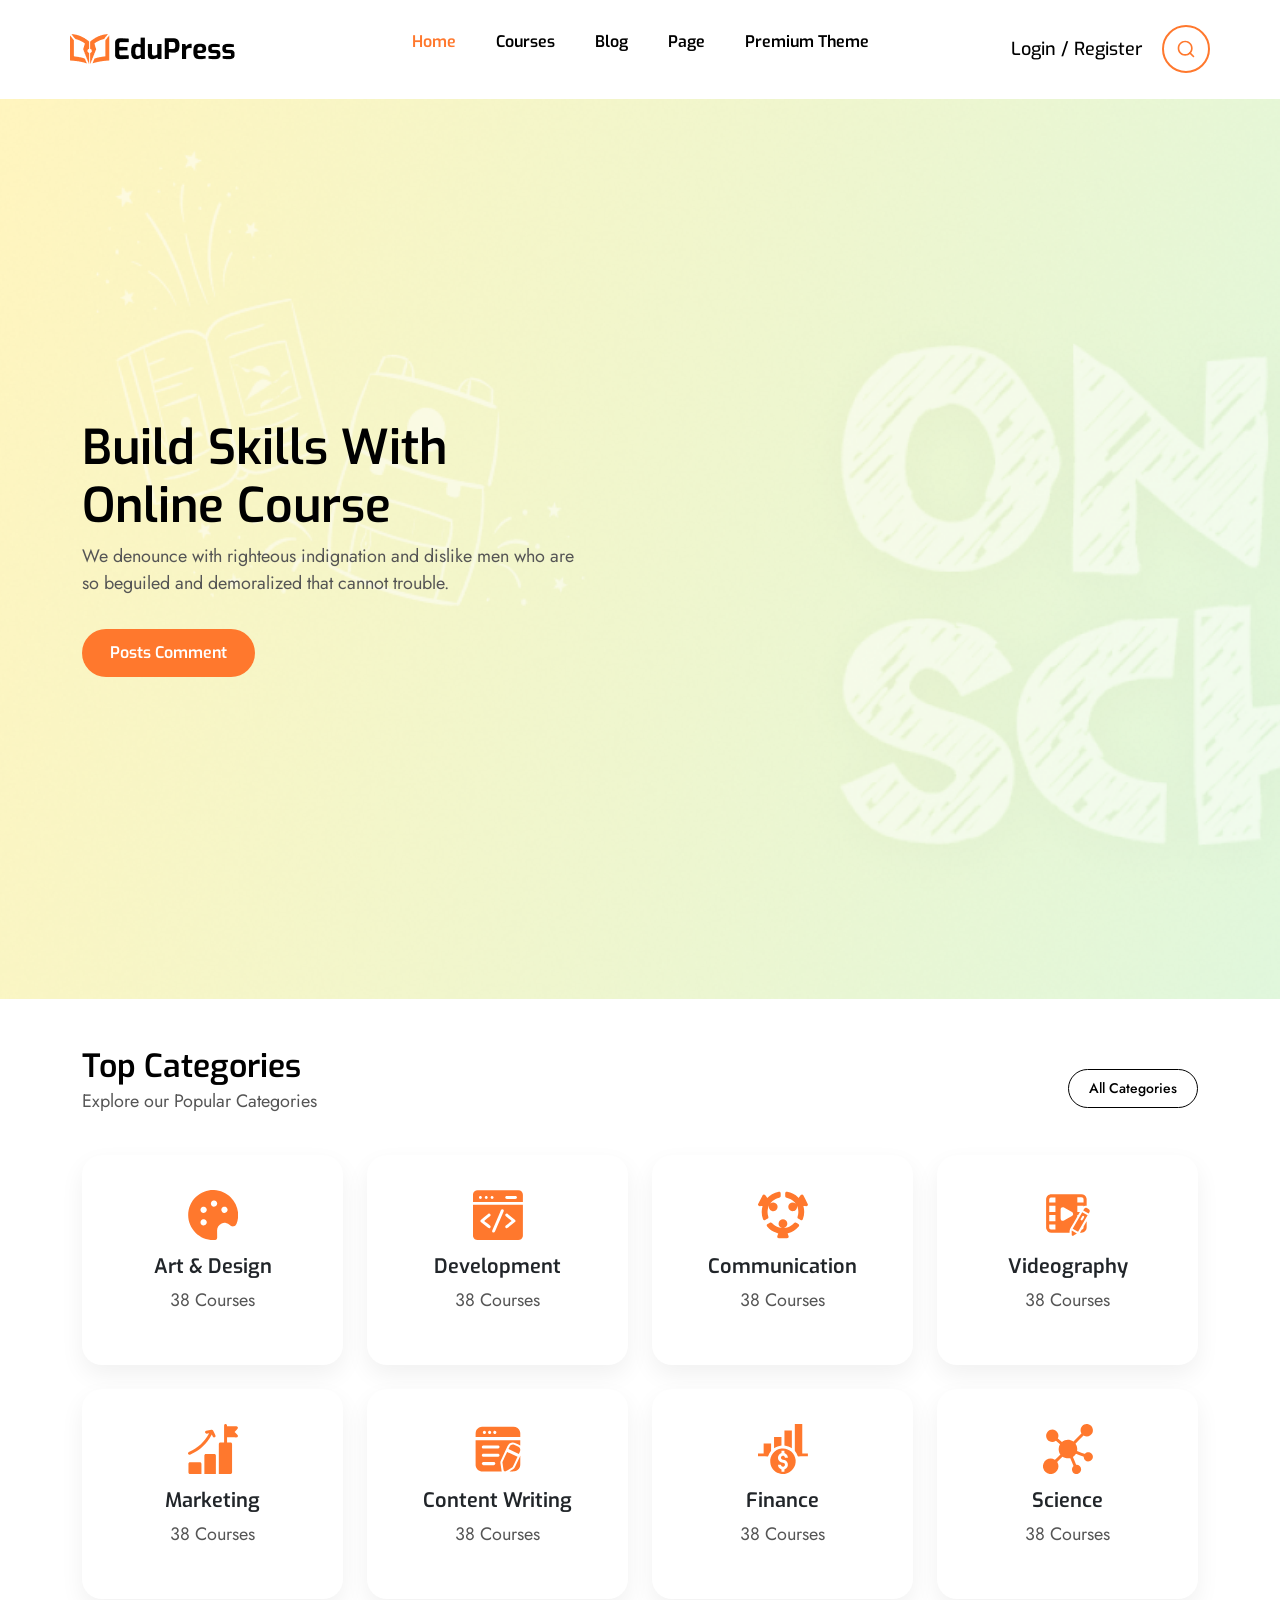
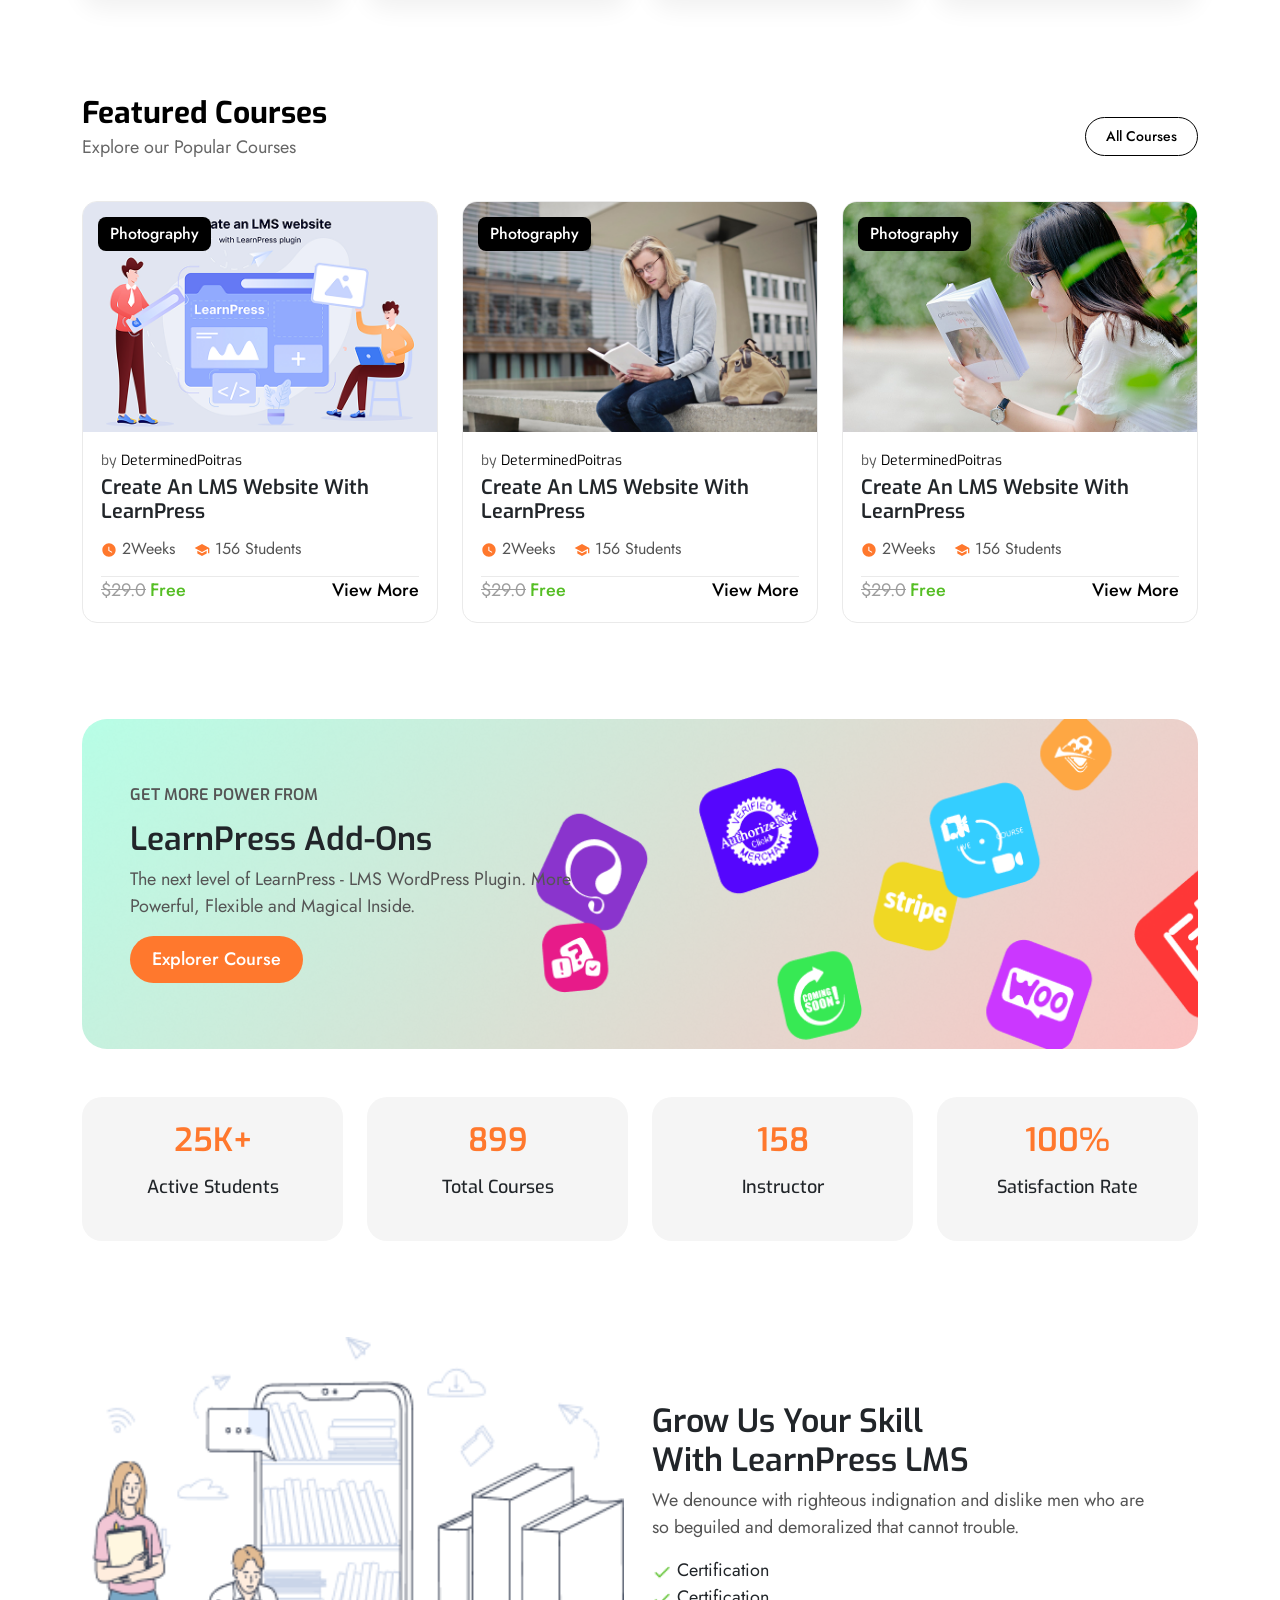
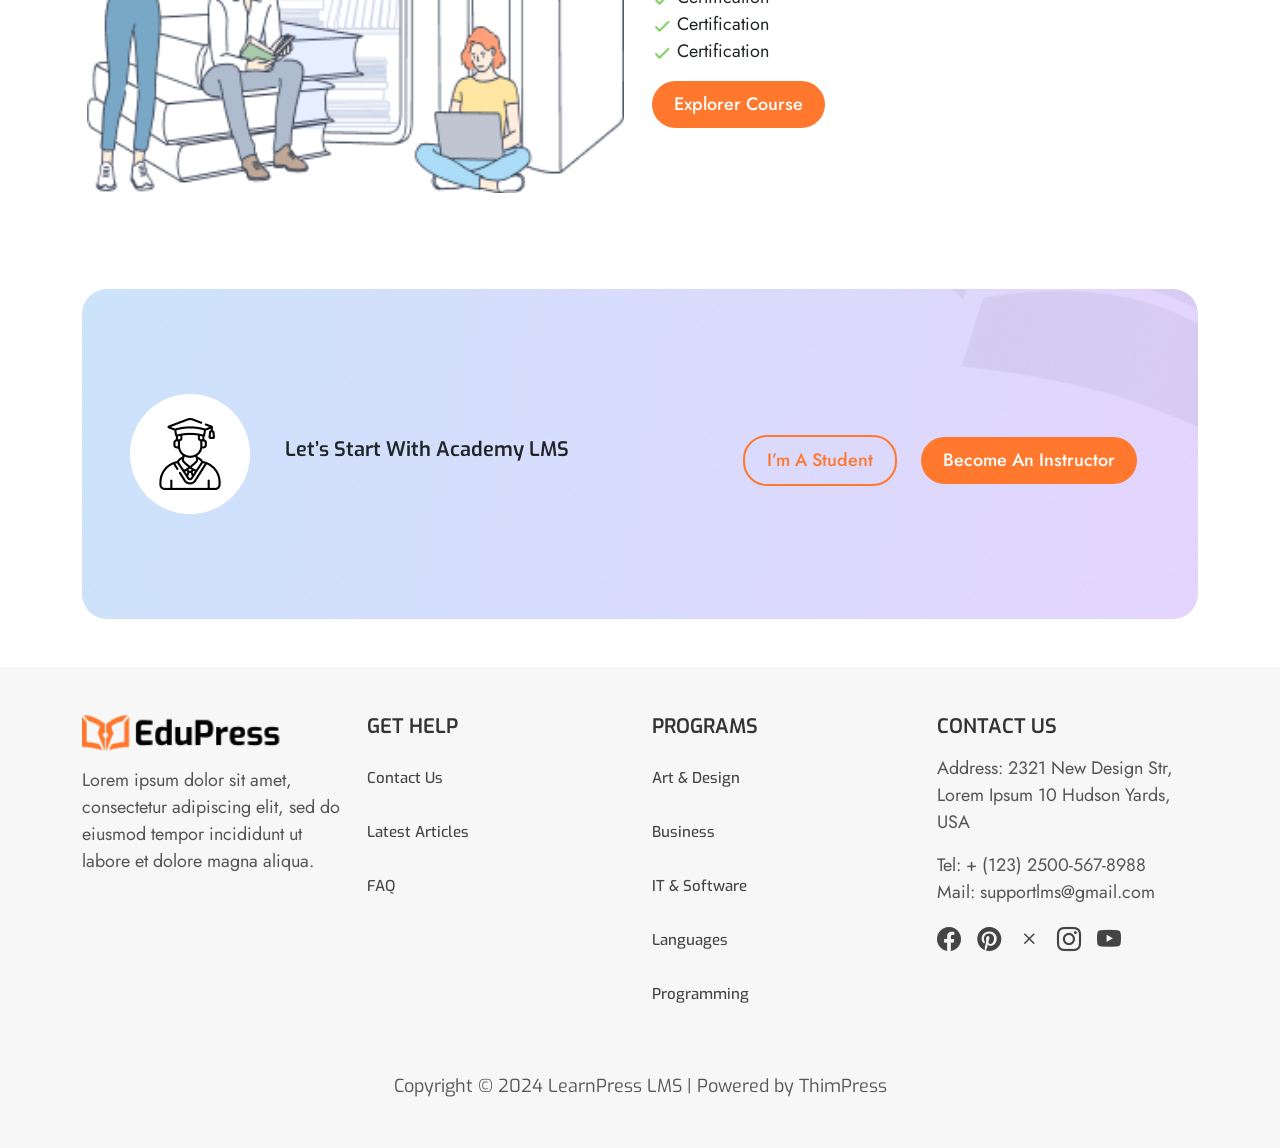
==== index.html @ 08ee1f8c "EduPress" ====
<!DOCTYPE html>
<html lang="en">
<head>
    <meta charset="UTF-8">
    <meta name="viewport" content="width=device-width, initial-scale=1.0">
    <!-- css -->
    <link rel="stylesheet" href="./assets/css/style.css">
    <!-- Font -->
     <!-- exo -->
        <link rel="preconnect" href="https://fonts.googleapis.com">
        <link rel="preconnect" href="https://fonts.gstatic.com" crossorigin>
        <link href="https://fonts.googleapis.com/css2?family=Exo:ital,wght@0,100..900;1,100..900&family=Inter:ital,opsz,wght@0,14..32,100..900;1,14..32,100..900&display=swap" rel="stylesheet">
     <!-- jsot -->
     <link rel="preconnect" href="https://fonts.googleapis.com">
<link rel="preconnect" href="https://fonts.gstatic.com" crossorigin>
<link href="https://fonts.googleapis.com/css2?family=Exo:ital,wght@0,100..900;1,100..900&family=Inter:ital,opsz,wght@0,14..32,100..900;1,14..32,100..900&family=Jost:ital,wght@0,100..900;1,100..900&display=swap" rel="stylesheet">
        <!-- Bootstrap -->
  <link
    href="https://cdn.jsdelivr.net/npm/bootstrap@5.3.0/dist/css/bootstrap.min.css"
    rel="stylesheet"
  />
  <link rel="stylesheet" href="https://cdn.jsdelivr.net/npm/bootstrap-icons@1.11.1/font/bootstrap-icons.css">

        <title>EduPress</title>
</head>
<body>
<header class="header-site">
  <img src="./assets/img/LOGO.png" alt="logo">

  <nav class="navbar">
      <ul>
          <li><a href="index.html" rel="noopener" class="active">Home</a></li>
          <li><a href="./courses.html" rel="noopener">Courses</a></li>
          <li><a href="blog.html" rel="noopener">Blog</a></li>
          <li><a href="page.html"  rel="noopener">Page</a></li>
          <li><a href="premium.html"  rel="noopener">Premium Theme</a></li>
      </ul>
  </nav>

  <div class="left">
      <a href="./login.html" target="_blank" rel="noopener" class="login-link">
        Login / Register
      </a>
      <img src="./assets/img/Search.svg" alt="Search">
  </div>

  <div class="mobile-menu-icon">
    <img src="./assets/img/bar.png" alt="menu">
  </div>
</header>

  <!-- HERO SECTION -->
  <section class="hero-section d-flex align-items-center">
    <div class="container">
      <div class="row align-items-center">

        <!-- LEFT TEXT -->
        <div class="col-md-6">
          <h1 class="hero-title">
            Build Skills With <br />
            Online Course
          </h1>

          <p class="hero-desc">
            We denounce with righteous indignation and dislike men who are <br>
            so beguiled and demoralized that cannot trouble.
          </p>

          <button class=" hero-btn mt-3">Posts Comment</button>
        </div>

      </div>
    </div>
  </section>
  <!-- Categories Section -->
   <section class="categories-section container py-5">

  <!-- TITLE -->
<div class="d-flex justify-content-between align-items-center mb-4 cat-header">
  <div class="cat-text">
    <h2 class="categories-title">Top Categories</h2>
    <p class="categories-subtitle">Explore our Popular Categories</p>
  </div>

  <button class="all-btn">All Categories</button>
</div>


  <!-- CATEGORIES GRID -->
  <div class="row g-4">

    <!-- CATEGORY ITEM -->
    <div class="col-12 col-sm-6 col-md-4 col-lg-3">
      <div class="cat-box text-center">
        <img src="./assets/img/icon/Icon.svg" class="cat-icon" alt="">
        <h4 class="cat-title">Art & Design</h4>
        <p class="cat-count">38 Courses</p>
      </div>
    </div>

    <!-- CATEGORY ITEM -->
    <div class="col-12 col-sm-6 col-md-4 col-lg-3">
      <div class="cat-box active text-center">
        <img src="./assets/img/icon/Component 2.svg" class="cat-icon" alt="">
        <h4 class="cat-title">Development</h4>
        <p class="cat-count">38 Courses</p>
      </div>
    </div>

    <!-- CATEGORY ITEM -->
    <div class="col-12 col-sm-6 col-md-4 col-lg-3">
      <div class="cat-box text-center">
        <img src="./assets/img/icon/Icon (1).svg" class="cat-icon" alt="">
        <h4 class="cat-title">Communication</h4>
        <p class="cat-count">38 Courses</p>
      </div>
    </div>

    <!-- CATEGORY ITEM -->
    <div class="col-12 col-sm-6 col-md-4 col-lg-3">
      <div class="cat-box text-center">
        <img src="./assets/img/icon/Icon (2).svg" class="cat-icon" alt="">
        <h4 class="cat-title">Videography</h4>
        <p class="cat-count">38 Courses</p>
      </div>
    </div>

    <!-- 2nd Row -->
    <div class="col-12 col-sm-6 col-md-4 col-lg-3">
      <div class="cat-box text-center">
        <img src="./assets/img/icon/Icon (3).svg" class="cat-icon" alt="">
        <h4 class="cat-title">Marketing</h4>
        <p class="cat-count">38 Courses</p>
      </div>
    </div>

    <div class="col-12 col-sm-6 col-md-4 col-lg-3">
      <div class="cat-box text-center">
        <img src="./assets/img/icon/Icon (4).svg" class="cat-icon" alt="">
        <h4 class="cat-title">Content Writing</h4>
        <p class="cat-count">38 Courses</p>
      </div>
    </div>

    <div class="col-12 col-sm-6 col-md-4 col-lg-3">
      <div class="cat-box text-center">
        <img src="./assets/img/icon/Icon (5).svg" class="cat-icon" alt="">
        <h4 class="cat-title">Finance</h4>
        <p class="cat-count">38 Courses</p>
      </div>
    </div>

    <div class="col-12 col-sm-6 col-md-4 col-lg-3">
      <div class="cat-box text-center">
        <img src="./assets/img/icon/Icon (6).svg" class="cat-icon" alt="">
        <h4 class="cat-title">Science</h4>
        <p class="cat-count">38 Courses</p>
      </div>
    </div>

  </div>
</section>

<!-- Courses Section -->
 <section class="featured-section container py-5 ">

  <!-- TITLE -->
  <div class="d-flex justify-content-between align-items-center mb-4 cat-header">
    <div class="cat-text">
      <h2 class="featured-title categories-title">Featured Courses</h2>
      <p class="featured-subtitle categories-subtitle">Explore our Popular Courses</p>
    </div>

    <button class="all-btn">All Courses</button>
  </div>

  <!-- CARDS -->
  <div class="row g-4">

    <!-- CARD 1 -->
    <div class="col-lg-4 col-md-6">
      <div class="course-card">
        <div class="img-wrap">
          <span class="tag">Photography</span>
          <img src="./assets/img/courses/Rectangle 139.png" alt="">
        </div>

        <div class="course-body">
          <p class="author">by  <span style="color: black;">DeterminedPoitras</span></p>

          <h4 class="course-title">Create An LMS Website With <br> LearnPress</h4>

      <div class="info">
            <span> <img src="./assets/img/courses/Component 2.svg" alt=""> 2Weeks</span>
            <span> <img src="./assets/img/courses/Component 2 (1).svg" alt=""> 156 Students</span>
          </div>

          <div class="price-row">
             <div>
                <span class="old-price">$29.0</span>
            <span class="new-price">Free</span>
            </div>
            <a href="#" class="more">View More</a>
          </div>
        </div>
      </div>
    </div>
        <!-- CARD 2 -->
       <div class="col-lg-4 col-md-6">
      <div class="course-card">
        <div class="img-wrap">
          <span class="tag">Photography</span>
          <img src="./assets/img/courses/Rectangle 141.png" alt="">
        </div>

        <div class="course-body">
        <p class="author">by  <span style="color: black;">DeterminedPoitras</span></p>

          <h4 class="course-title">Create An LMS Website With  <br>LearnPress</h4>

          <div class="info">
            <span> <img src="./assets/img/courses/Component 2.svg" alt=""> 2Weeks</span>
            <span> <img src="./assets/img/courses/Component 2 (1).svg" alt=""> 156 Students</span>
          </div>

          <div class="price-row">
            <div>
                <span class="old-price">$29.0</span>
            <span class="new-price">Free</span>
            </div>
            <a href="#" class="more">View More</a>
          </div>
        </div>
      </div>
    </div>
        <!-- CARD 3 -->
       <div class="col-lg-4 col-md-6">
      <div class="course-card">
        <div class="img-wrap">
          <span class="tag">Photography</span>
          <img src="./assets/img/courses/Rectangle 142.png" alt="">
        </div>

        <div class="course-body">
<p class="author">by  <span style="color: black;">DeterminedPoitras</span></p>
          <h4 class="course-title">Create An LMS Website With <br> LearnPress</h4>
       <div class="info">
            <span> <img src="./assets/img/courses/Component 2.svg" alt=""> 2Weeks</span>
            <span> <img src="./assets/img/courses/Component 2 (1).svg" alt=""> 156 Students</span>
          </div>
          <div class="price-row">
           <div>
              <span class="old-price">$29.0</span>
              <span class="new-price">Free</span>
            </div>
            <a href="#" class="more">View More</a>
          </div>
        </div>
      </div>
    </div>
  </div>

</section>
<!-- banner section -->
<section class="addons-section container my-5">

  <div class="addons-banner d-flex flex-column flex-lg-row justify-content-between align-items-center p-5">

    <div class="addons-text">
      <p class="addons-top-text">GET MORE POWER FROM</p>
      <h2 class="addons-title">LearnPress Add-Ons</h2>
      <p class="addons-desc">
        The next level of LearnPress - LMS WordPress Plugin.
        More <br> Powerful, Flexible and Magical Inside.
      </p>
      <button class="explore-btn">Explorer Course</button>
    </div>

  </div>

</section>

<section class="stats-section container my-5">
  <div class="row g-4">

    <div class="col-md-3 col-6">
      <div class="stat-box text-center p-4">
        <h3 class="stat-number">25K+</h3>
        <p class="stat-label">Active Students</p>
      </div>
    </div>

    <div class="col-md-3 col-6">
      <div class="stat-box text-center p-4">
        <h3 class="stat-number">899</h3>
        <p class="stat-label">Total Courses</p>
      </div>
    </div>

    <div class="col-md-3 col-6">
      <div class="stat-box text-center p-4">
        <h3 class="stat-number">158</h3>
        <p class="stat-label">Instructor</p>
      </div>
    </div>

    <div class="col-md-3 col-6">
      <div class="stat-box text-center p-4">
        <h3 class="stat-number">100%</h3>
        <p class="stat-label">Satisfaction Rate</p>
      </div>
    </div>

  </div>
</section>
<!-- Grow -->
 <section class="learnpress-section container my-5 py-5">
  <div class="row align-items-center">

    <!-- Left Image -->
    <div class="col-lg-6 text-center mb-4 mb-lg-0">
      <img src="./assets/img/grow.png" alt="LearnPress Illustration" class="img-fluid section-image">
    </div>

    <!-- Right Text -->
    <div class="col-lg-6">

      <h2 class="section-title">
        Grow Us Your Skill <br />
        With LearnPress LMS
      </h2>

      <p class="section-desc">
        We denounce with righteous indignation and dislike men who are <br>
        so beguiled and demoralized that cannot trouble.
      </p>

      <!-- List -->
      <ul class="check-list">
        <li><img src="./assets/img/check.png" class="check-icon" /> Certification</li>
        <li><img src="./assets/img/check.png" class="check-icon" /> Certification</li>
        <li><img src="./assets/img/check.png" class="check-icon" /> Certification</li>
        <li><img src="./assets/img/check.png" class="check-icon" /> Certification</li>
      </ul>

      <!-- Button -->
      <button class="explore-btn mt-3">Explorer Course</button>
    </div>
  </div>
</section>
<section class="addons-section container my-5">
  <div class="addons-student d-flex flex-column flex-lg-row justify-content-between align-items-center p-5">

   <div class="student">
    <img src="./assets/img/001-student 1.png" alt="student">
    <h4 class="student-desc">Let’s Start With Academy LMS</h4>
   </div>
   <div class="btn">
    <button class="btn-outline" >I’m a student</button>
    <button class="explore-btn mt-3">Become an Instructor</button>
   </div>
  </div>

</section>
<!-- Footer -->
 <footer class="footer-section py-5">
  <div class="container">
    <div class="row gy-4">

      <!-- Logo + Text -->
      <div class="col-lg-3 col-md-6">
        <div class="footer-logo mb-3 d-flex align-items-center gap-2">
          <img src="./assets/img/LOGO.png" alt="EduPress" width="200">
        </div>
        <p class="footer-text">
          Lorem ipsum dolor sit amet, consectetur adipiscing elit, sed do eiusmod tempor incididunt ut labore et dolore magna aliqua.
        </p>
      </div>

      <!-- Get Help -->
      <div class="col-lg-3 col-md-6">
        <h5 class="footer-title mb-3">GET HELP</h5>
        <ul class="footer-links">
          <li><a href="#">Contact Us</a></li>
          <li><a href="#">Latest Articles</a></li>
          <li><a href="#">FAQ</a></li>
        </ul>
      </div>

      <!-- Programs -->
      <div class="col-lg-3 col-md-6">
        <h5 class="footer-title mb-3">PROGRAMS</h5>
        <ul class="footer-links">
          <li><a href="#">Art & Design</a></li>
          <li><a href="#">Business</a></li>
          <li><a href="#">IT & Software</a></li>
          <li><a href="#">Languages</a></li>
          <li><a href="#">Programming</a></li>
        </ul>
      </div>

      <!-- Contact -->
      <div class="col-lg-3 col-md-6">
        <h5 class="footer-title mb-3">CONTACT US</h5>
        <p class="footer-text">
          Address: 2321 New Design Str, Lorem Ipsum 10 Hudson Yards, USA
        </p>
        <p class="footer-text m-0">Tel: + (123) 2500-567-8988</p>
        <p class="footer-text">Mail: supportlms@gmail.com</p>

        <div class="footer-social d-flex gap-3 mt-2">
          <a href="#"><i class="bi bi-facebook"></i></a>
          <a href="#"><i class="bi bi-pinterest"></i></a>
          <a href="#"><i class="bi bi-x"></i></a>
          <a href="#"><i class="bi bi-instagram"></i></a>
          <a href="#"><i class="bi bi-youtube"></i></a>
        </div>
      </div>

    </div>

    <div class="footer-bottom text-center mt-4 pt-3">
      <p class="m-0">Copyright © 2024 LearnPress LMS | Powered by ThimPress</p>
    </div>
  </div>
</footer>


</body>
</html>
---- assets/css/style.css ----
:root{
    --primarycolor: #FF782D;
    --secondrycolor: #000000;
    --Dark_gray: #555555;
}
*{
    padding: 0;
    margin: 0;
    box-sizing: border-box;
    font-family: 'Exo',sans-serif;
}
html, body {
    height: 100%;
 
}
.header-site{
    display: flex;
    justify-content: space-between;
    align-items: center;
    padding: 21px 70px;
}
.navbar ul{
    display: flex;
    gap: 40px;
    list-style: none;
   & li a{
    color: var(--secondrycolor);
font-weight: 600;
/* line-height: 120%; */
vertical-align: middle;
text-transform: capitalize;
   }
   & a:hover{
    color: var(--primarycolor);

   }
   & .active{
    color: var(--primarycolor);
   }
& a{
    text-decoration: none;
}
}
.left{
    display: flex;
    align-items: center;
    justify-content: center;
    gap: 20px;
    font-family: Jost;
font-weight: 500;
font-style: Medium;
font-size: 18px;
leading-trim: NONE;
/* line-height: 150%; */
}
.login-link {
    text-decoration: none;
    color: #000;           
    font-weight: 500;
    cursor: pointer;
    transition: 0.3s;
}

.login-link:hover {
    color: var(--primarycolor); 
}

/* HERO SECTION */
.hero-section {
    max-width: 100%;
height: 100vh;
background-image: url(../img/hero-pg.png);
background-repeat: no-repeat;
background-size: cover;
  padding: 60px 0;
  overflow: hidden;
}
/* TEXT */
.hero-title {
font-weight: 600;
font-style: SemiBold;
font-size: 48px;
leading-trim: NONE;
line-height: 120%;
text-transform: capitalize;
color: var(--secondrycolor);
}
.hero-desc {
font-family: Jost;
font-weight: 400;
font-style: Regular;
font-size: 18px;
leading-trim: NONE;
line-height: 150%;
color: var(--Dark_gray);
}
/* BUTTON */
.hero-btn {
  background-color: var(--primarycolor);
  color: #fff;
  padding: 12px 28px;
  border-radius: 30px;
  font-weight: 600;
  border: none;
}
.hero-btn:hover {
  background-color: #ff8b5a;
}
.mobile-menu-icon {
    display: none;
}
/* ------------------------------
   RESPONSIVE NAVIGATION
------------------------------ */
@media (max-width: 992px) {

    /* header */
    .header-site {
        padding: 15px 25px;
    }

    .navbar ul {
        display: none;
    }

    .left {
        display: none;
    }
    .mobile-menu-icon {
        display: block;
        cursor: pointer;
        width: 23px;
        height: 24px;
    }
    .hero-section {
        background-image: url("../img/hero-pg2.png"); 
        display: flex;
        justify-content: center;
        align-items: center;
        text-align: center; 
        padding: 0 20px;
    }
    .hero-title {
        font-size: 38px;
    }
    .hero-desc {
        font-size: 16px;
    }
    .hero-section .col-md-6 {
        margin: 0 auto;
    }
}
/* SECTION TITLE */
.categories-title {
  font-size: 32px;
  font-weight: 600;
  color: #000;
}

.categories-subtitle {
  color: #777;
  margin-top: -5px;
}

/* ALL CATEGORIES BUTTON */
.all-btn {
  padding: 8px 22px;
  border: 1px solid var(--Dark_gray);
  border-radius: 30px;
  background: transparent;
  font-weight: 500;
  transition: 0.3s;
  font-family: Jost;
font-style: Medium;
font-size: 18px;
leading-trim: NONE;
line-height: 150%;
text-transform: capitalize;

}
.all-btn:hover {
  background: #000;
  color: #fff;
}

/* CATEGORY BOX */
.cat-box {
  background: #fff;
  padding: 35px 20px;
  border-radius: 20px;
  box-shadow: 0 10px 25px rgba(0,0,0,0.06);
  transition: 0.3s;
}
.categories-title{
font-weight: 600;
font-style: SemiBold;
font-size: 32px;
leading-trim: NONE;
line-height: 120%;
text-transform: capitalize;
}
.categories-subtitle{
    font-family: Jost;
font-weight: 400;
font-style: Regular;
font-size: 18px;
leading-trim: NONE;
line-height: 150%;
color: var(--Dark_gray);
}

.cat-box:hover {
  transform: translateY(-6px);
  box-shadow: 0 15px 35px rgba(0,0,0,0.08);
    & .cat-title:hover{
        color: var(--primarycolor);
    }
}
.cat-icon {
  width: 50px;
  height: 50px;
  margin-bottom: 15px;
}

.cat-title {
font-weight: 600;
font-style: SemiBold;
font-size: 20px;
leading-trim: NONE;
line-height: 120%;
text-transform: capitalize;

}
.cat-count {
font-family: Jost;
font-weight: 400;
font-style: Regular;
font-size: 18px;
leading-trim: NONE;
line-height: 150%;
  color: var(--Dark_gray);

}

/* Default: desktop normal */
.cat-header {
  text-align: left;
}

/* SMALL SCREENS */
@media (max-width: 768px) {

  .all-btn {
    display: none;
  }

  .cat-header {
    justify-content: center !important;
    text-align: center;
  }
  .cat-text {
    width: 100%;
  }
}
/* Title */
.featured-title {
  font-size: 30px;
  font-weight: 700;
}

.featured-subtitle {
  color: #666;
  margin-top: -5px;
}

/* Button */
.all-btn {
  border: 1px solid #000;
  background: #fff;
  padding: 8px 20px;
  border-radius: 20px;
  font-size: 14px;
  transition: 0.3s;
}

.all-btn:hover {
  background: #000;
  color: #fff;
}

/* Card */
.course-card {
  background: #fff;
  border-radius: 15px;
  overflow: hidden;
border: 1px solid #EAEAEA;
}


/* Image */
.img-wrap {
  position: relative;
}

.img-wrap img {
  width: 100%;
  height: 230px;
  object-fit: cover;
  border-radius: 10px 10px 0 0;
}

/* Photography Tag */
.tag {
  position: absolute;
  top: 15px;
  left: 15px;
  background: black;
  color: white;
  padding: 5px 12px;
  border-radius: 8px;
  font-size: 13px;
  font-family: Jost;
font-weight: 500;
font-style: Medium;
font-size: 16px;
leading-trim: NONE;
line-height: 150%;
text-transform: capitalize;

}

/* Body */
.course-body {
  padding: 18px;
  
}

.author {
  color: #555555;
  font-size: 14px;
  margin-bottom: 5px;
}

.course-title {
  margin-bottom: 12px;
  font-family: Exo;
font-weight: 600;
font-style: SemiBold;
font-size: 20px;
leading-trim: NONE;
line-height: 120%;
text-transform: capitalize;

}

.info span {
  margin-right: 15px;
  color: #555;
  font-family: Jost;
font-weight: 400;
font-style: Regular;
leading-trim: NONE;
line-height: 150%;
vertical-align: middle;

}

.price-row {
  margin-top: 15px;
  display: flex;
  align-items: center;
  justify-content: space-between;
  border-top: 1px solid  #EAEAEA;

}

.old-price {
  color:  #9D9D9D;
  font-family: Jost;
font-weight: 400;
font-style: Regular;
font-size: 18px;
leading-trim: NONE;
line-height: 150%;
vertical-align: middle;
text-decoration: line-through;
}

.new-price {
 color:#55BE24;
  font-weight: 500;
  font-family: Jost;
font-style: Medium;
font-size: 18px;
leading-trim: NONE;
line-height: 150%;
vertical-align: middle;
text-transform: capitalize;

}

.more {
  text-decoration: none;
  color: #000;
  font-family: Jost;
font-weight: 500;
font-style: Medium;
font-size: 18px;
leading-trim: NONE;
line-height: 150%;
vertical-align: middle;
text-transform: capitalize;

}

/* Responsive */
/* @media (max-width: 768px) {
  .course-card img {
    height: 200px;
  }
} */
/* Banner Box */
.addons-banner {
  background-image: url("../img/explore.png"); 
  background-size: cover;
  background-position: center;
  border-radius: 25px;
  height: 330px;
  position: relative;
}

/* Text */
.addons-top-text {
font-weight: 600;
font-style: SemiBold;
font-size: 16px;
leading-trim: NONE;
line-height: 120%;
text-transform: capitalize;
color: #555555;

}

.addons-title {
font-weight: 600;
font-style: SemiBold;
font-size: 32px;
leading-trim: NONE;
line-height: 120%;
text-transform: capitalize;

}

.addons-desc {
font-family: Jost;
font-weight: 400;
font-style: Regular;
font-size: 18px;
leading-trim: NONE;
line-height: 150%;
color: #555555;
}

/* Button */
.explore-btn {
  background: var(--primarycolor);
  color: #fff;
  border: none;
  padding: 10px 22px;
  border-radius: 24px;
  transition: 0.3s;
  font-family: Jost;
font-weight: 500;
font-style: Medium;
font-size: 18px;
leading-trim: NONE;
line-height: 150%;
letter-spacing: 0%;
text-transform: capitalize;

}

.explore-btn:hover {
  background: #ff5a00;
}

/* Responsive */
@media (max-width: 768px) {
  .addons-banner {
    height: auto;
    padding: 40px 25px;
    text-align: center;
    background-image: linear-gradient(90deg,#B5FFE7,#FDC1C1) ;
  }
  .addons-desc {
    margin: 15px auto;
  }
}
.stat-box {
  background: #F5F5F5;
  border-radius: 20px;
  padding: 20px;
  width: 100%; 
}

/* Text Styling */
.stat-number {
  color: var(--primarycolor);
  margin-bottom: 15px;
  font-weight: 600;
  font-size: 32px;
  line-height: 120%;
}

.stat-label {
  font-weight: 500;
  font-size: 18px;
  line-height: 150%;
  text-transform: capitalize;
}

/* ======== Responsive ======== */

@media (max-width: 576px) {
  .stats-section .col-6 {
    flex: 0 0 100%;
    max-width: 100%;
  }
}

/* Grow */
.section-title {

font-weight: 600;
font-style: SemiBold;
font-size: 32px;
leading-trim: NONE;
line-height: 120%;
text-transform: capitalize;

}
.section-image{
  width: 537px;
  height: 469px;
}
.section-desc {
font-family: Jost;
font-weight: 400;
font-style: Regular;
font-size: 18px;
leading-trim: NONE;
line-height: 150%;
color: #555555;

}

.check-list {
  list-style: none;
  padding: 0;
  margin: 0;
}

.check-list li {
font-family: Jost;
font-weight: 400;
font-style: Regular;
font-size: 18px;
leading-trim: NONE;
line-height: 150%;
letter-spacing: 0%;
vertical-align: middle;

}

.check-icon {
  width: 20px;
  height: 20px;
}

/* Button */


/* --- RESPONSIVE MOBILE STYLE --- */
@media (max-width: 768px) {
  .section-title,
  .section-desc,
  .check-list {
    text-align: left !important;
  }
  .check-list li {
    justify-content: flex-start;
  }

  .explore-btn {
    margin-left: 0 !important;
  }

  .learnpress-section .row {
    flex-direction: column-reverse;
  }

  .section-image {
    margin-top: 20px;
    max-width: 85%;
  }

  .section-desc {
    max-width: 100%;
  }
}

/* Student */
.addons-student {
    background-image: url("../img/Group\ 3644.png"); 
  background-size: cover;
  background-position: center;
  border-radius: 25px;
  height: 330px;
  position: relative;
}
.student{
  display: flex;
  align-items: center;
  justify-content: center;
  gap: 35px;
}
.student-desc{
  font-family: Exo;
font-weight: 600;
font-style: SemiBold;
font-size: 20px;
leading-trim: NONE;
line-height: 120%;
text-transform: capitalize;

}
.btn-outline {
  background: transparent;
  color: var(--primarycolor);
  border: 2px solid var(--primarycolor);
  padding: 10px 22px;
  border-radius: 24px;
  transition: 0.3s;
  font-family: Jost;
font-weight: 500;
font-style: Medium;
font-size: 18px;
leading-trim: NONE;
line-height: 150%;
letter-spacing: 0%;
text-transform: capitalize;
margin-right: 20px;
}
.btn-outline:hover{
  background: var(--primarycolor);
  color: #F5F5F5;
  border: none;
}
/* Footer */
.footer-section {
  background: #f7f7f7;
  color: #333;
  font-family: 'Jost', sans-serif;
}

/* Titles */
.footer-title {
font-weight: 600;
font-style: SemiBold;
font-size: 20px;
leading-trim: NONE;
line-height: 120%;
letter-spacing: 0%;
text-transform: capitalize;
}

/* Text */
.footer-text {
font-family: Jost;
font-weight: 400;
font-style: Regular;
font-size: 18px;
leading-trim: NONE;
line-height: 150%;
letter-spacing: 0%;
color: var(--Dark_gray);
}

/* Links */
.footer-links {
  list-style: none;
  padding: 0;
  font-family: Jost;
font-weight: 500;
font-style: Medium;
font-size: 18px;
leading-trim: NONE;
line-height: 250%;
letter-spacing: 0%;
text-transform: capitalize;
}

.footer-links li {
  margin-bottom: 8px;
}

.footer-links a {
  text-decoration: none;
  font-size: 15px;
  color: #444;
  transition: 0.3s;
}

.footer-links a:hover {
  color: var(--primarycolor); 
}

/* Social icons */
.footer-social a {
  font-size: 24px;
  color: #444;
  transition: 0.3s;
}

.footer-social a:hover {
  color: #FF782D;
}

/* Bottom text */
.footer-bottom {
font-family: Jost;
font-weight: 400;
font-style: Regular;
font-size: 18px;
leading-trim: NONE;
line-height: 150%;
letter-spacing: 0%;
color: var(--Dark_gray);
}
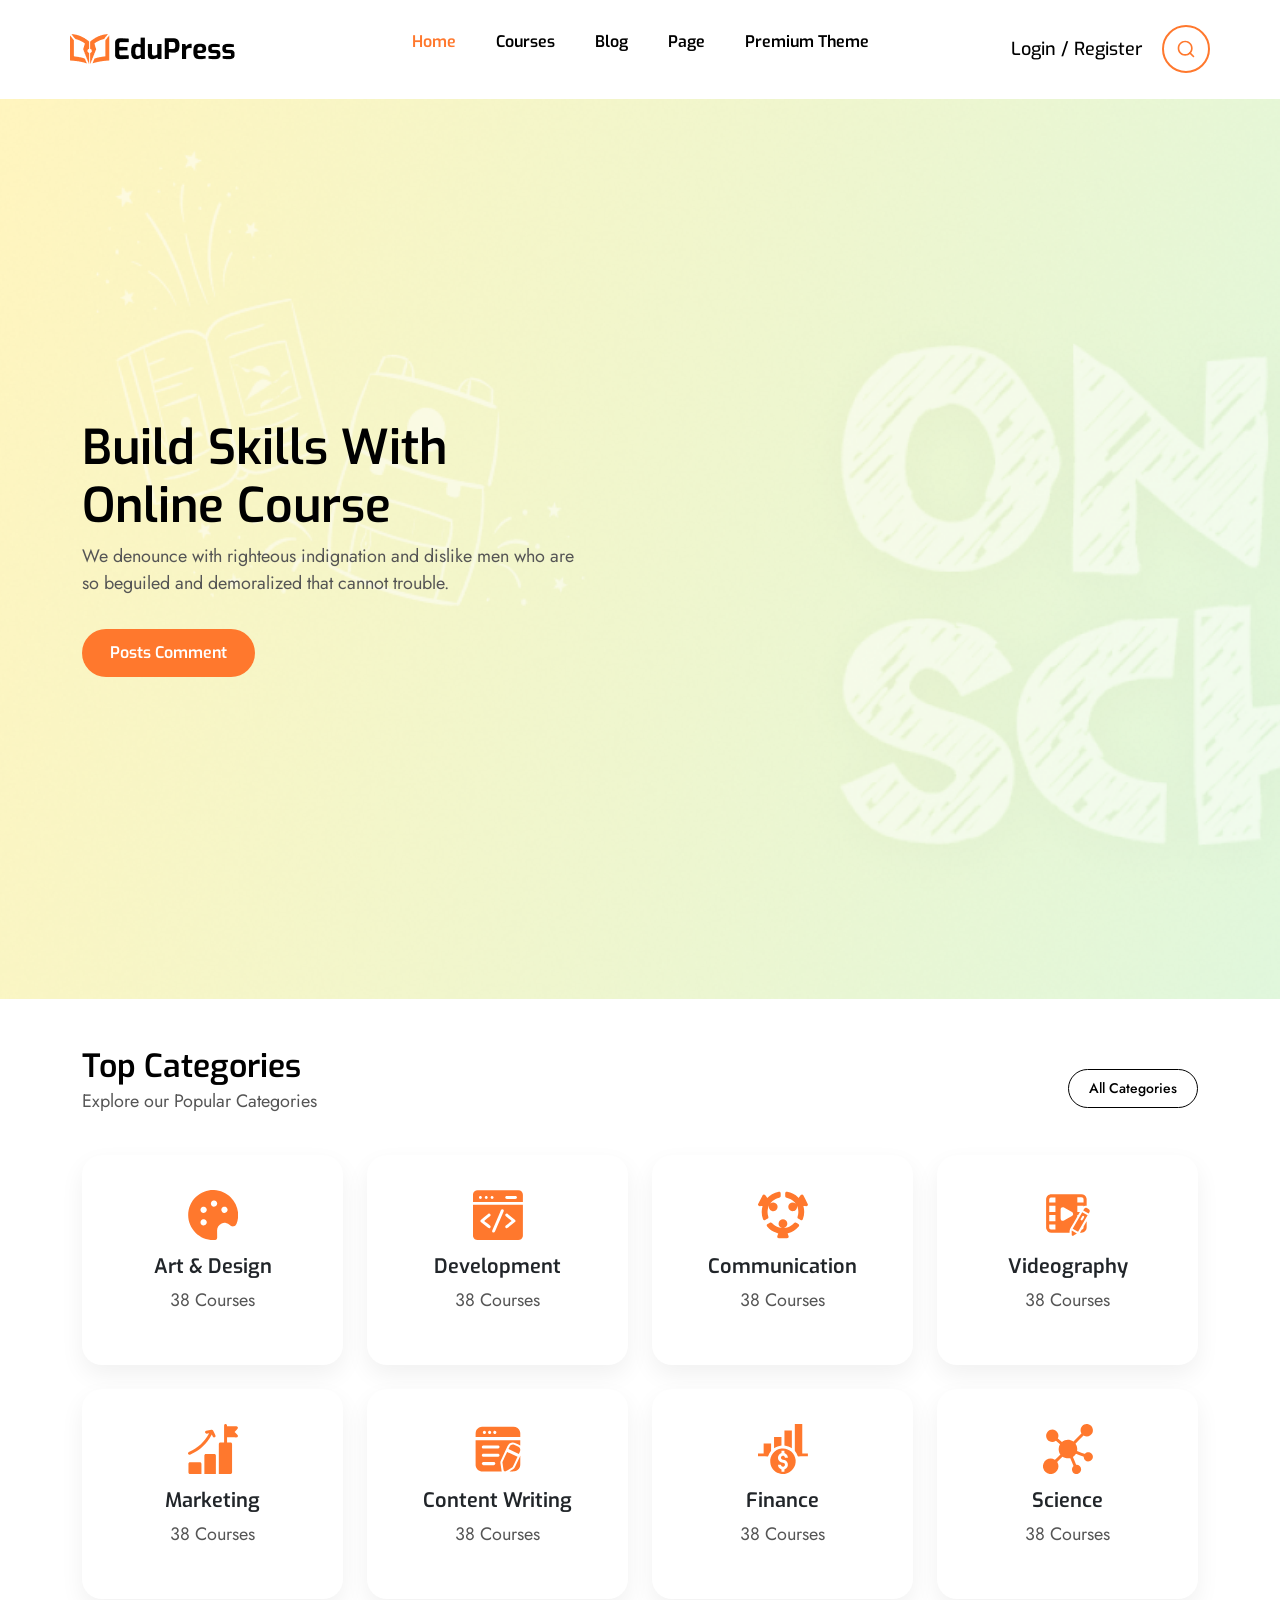
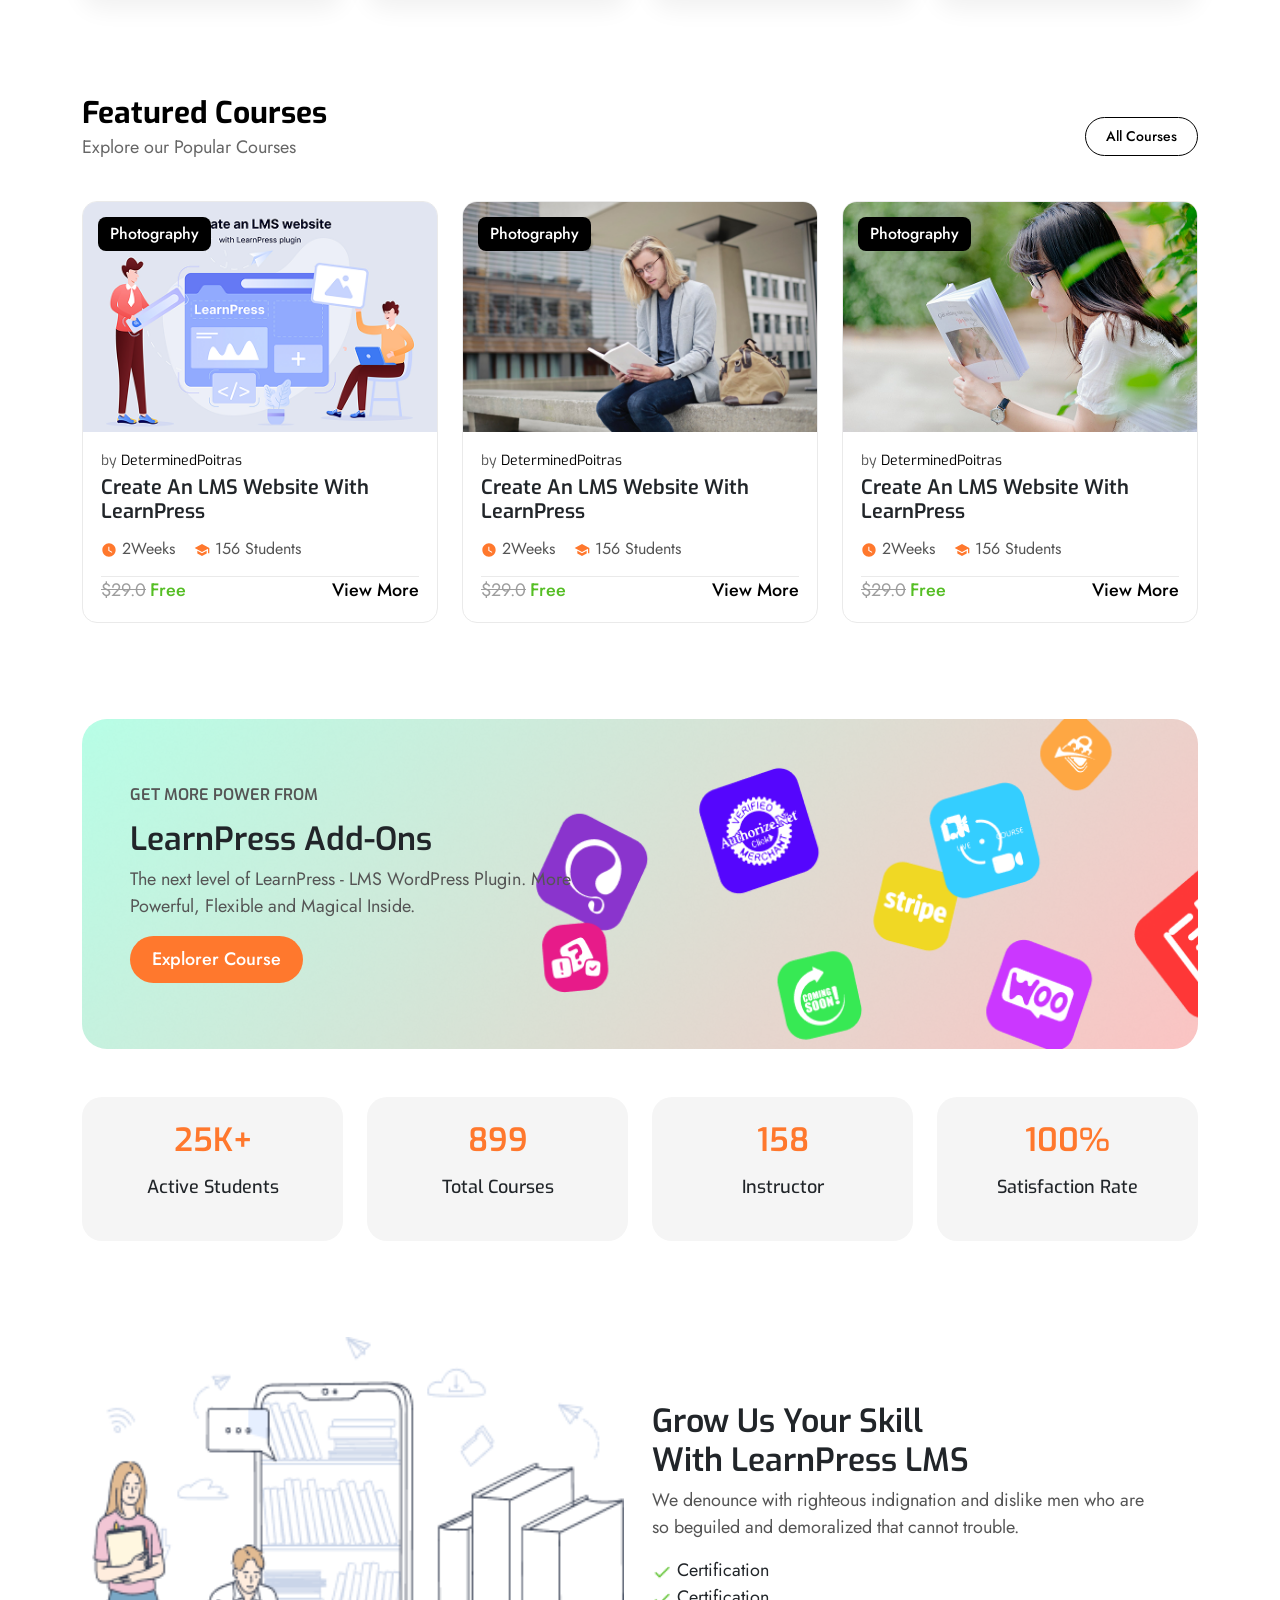
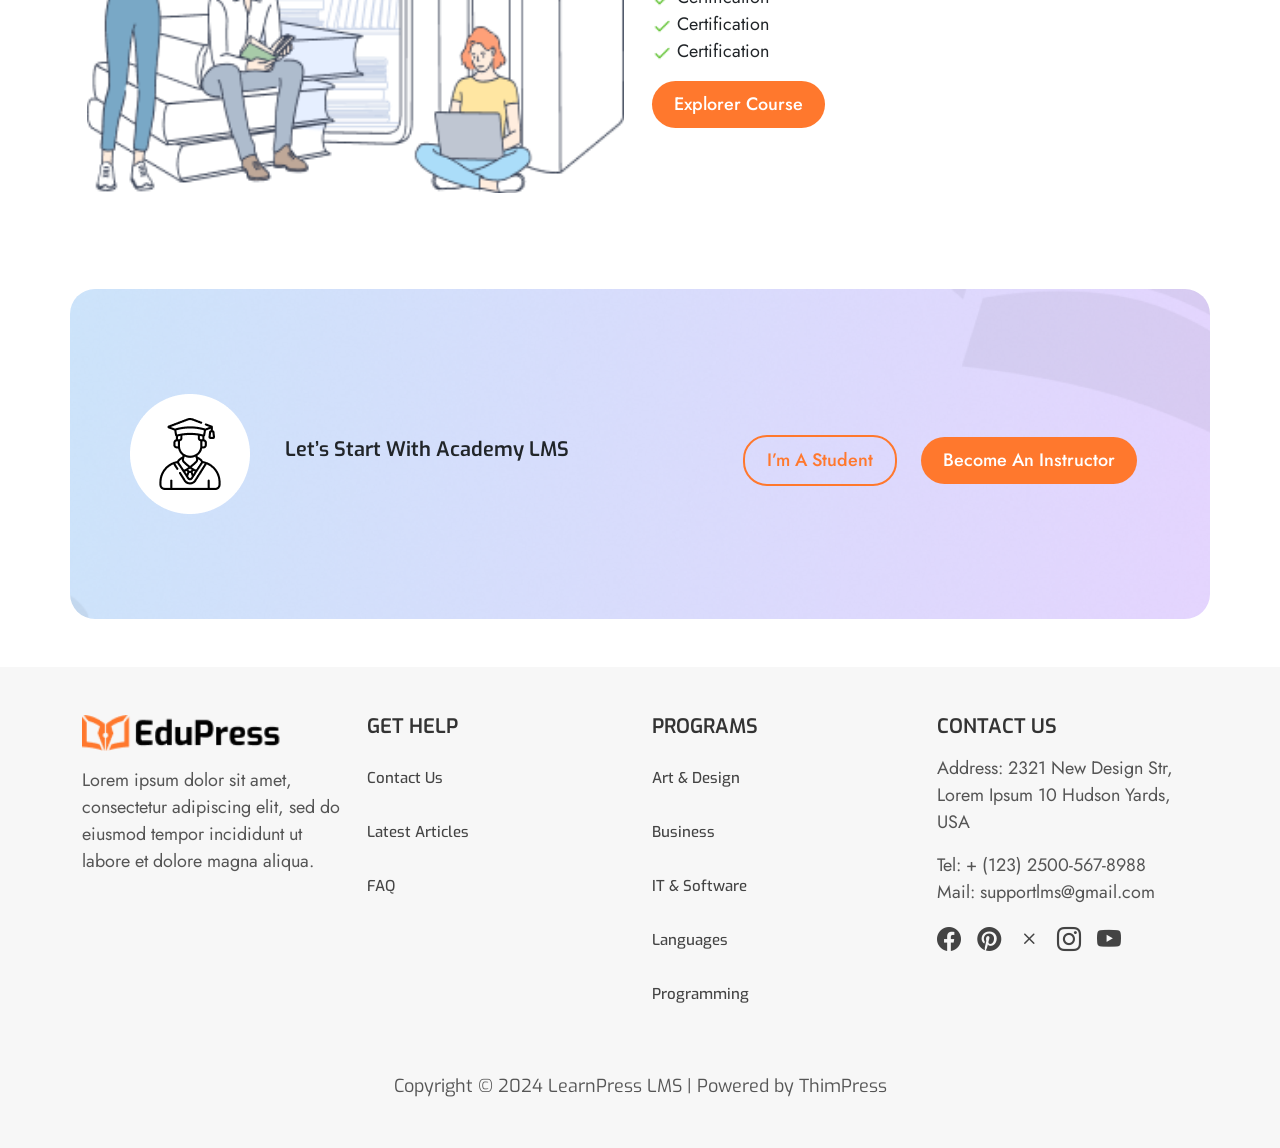
==== commit 24d1476f: "fix responsive" ====
--- a/index.html
+++ b/index.html
@@ -348,7 +348,7 @@
     </div>
   </div>
 </section>
-<section class="addons-section container my-5">
+<section class="addons-student container my-5">
   <div class="addons-student d-flex flex-column flex-lg-row justify-content-between align-items-center p-5">
 
    <div class="student">
--- a/assets/css/style.css
+++ b/assets/css/style.css
@@ -505,11 +505,38 @@
 
 /* Text Styling */
 .stat-number {
+
+}
+
+
+.stat-number {
   color: var(--primarycolor);
   margin-bottom: 15px;
   font-weight: 600;
   font-size: 32px;
   line-height: 120%;
+    opacity: 0;
+  transform: translateY(10px);
+  animation: fadeInUp 1s ease forwards;
+}
+
+.stat-box:nth-child(2) .stat-number {
+  animation-delay: 0.2s;
+}
+
+.stat-box:nth-child(3) .stat-number {
+  animation-delay: 0.4s;
+}
+
+.stat-box:nth-child(4) .stat-number {
+  animation-delay: 0.6s;
+}
+
+@keyframes fadeInUp {
+  to {
+    opacity: 1;
+    transform: translateY(0);
+  }
 }
 
 .stat-label {
@@ -602,6 +629,7 @@
   .section-image {
     margin-top: 20px;
     max-width: 85%;
+    
   }
 
   .section-desc {
@@ -656,6 +684,19 @@
   color: #F5F5F5;
   border: none;
 }
+/* --- RESPONSIVE MOBILE STYLE --- */
+@media (max-width: 768px){
+  
+  .addons-student{
+    height: auto;
+    display: flex;
+    flex-direction: column;
+  }
+  .student{
+    display: flex;
+    flex-direction: column;
+  }
+}
 /* Footer */
 .footer-section {
   background: #f7f7f7;
